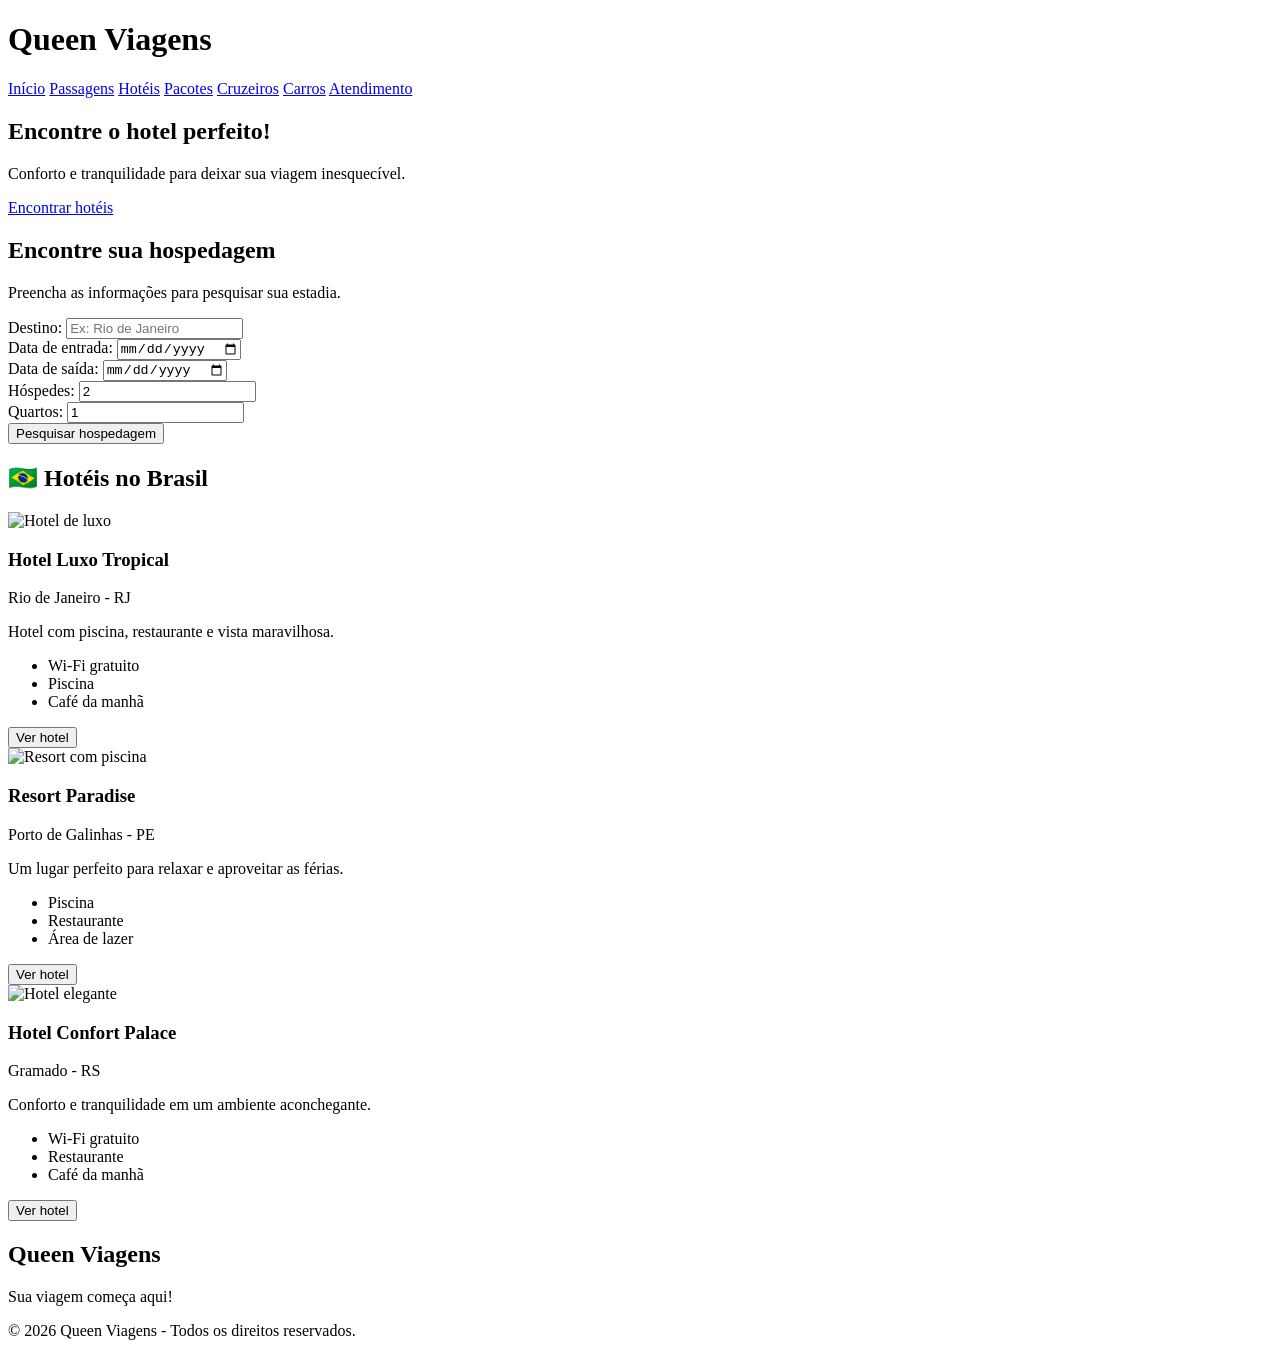
==== hotéis.html @ ccf48983 "Add files via upload" ====
<!DOCTYPE html>
<html lang="pt-br">
<head>
    <meta charset="UTF-8">
    <meta name="viewport" content="width=device-width, initial-scale=1.0">
    <title>Hotéis | Queen Viagens</title>

    <link rel="stylesheet" href="style.css">
    <link rel="stylesheet" href="hoteis.css">
</head>
<body>

    <header class="cabecalho">
        <h1> Queen Viagens</h1>

        <nav>
            <a href="index.html">Início</a>
            <a href="passagens.html">Passagens</a>
            <a href="hoteis.html">Hotéis</a>
            <a href="pacotes.html">Pacotes</a>
            <a href="cruzeiros.html">Cruzeiros</a>
            <a href="carros.html">Carros</a>
            <a href="atendimento.html">Atendimento</a>
        </nav>
    </header>

    <!-- BANNER -->
    <section class="banner-hoteis">
        <div class="texto-banner-hoteis">
            <h2>Encontre o hotel perfeito!</h2>
            <p>Conforto e tranquilidade para deixar sua viagem inesquecível.</p>
            <a href="#pesquisa-hoteis">Encontrar hotéis</a>
        </div>
    </section>

    <!-- PESQUISA -->
    <section class="pesquisa-hoteis" id="pesquisa-hoteis">

        <h2> Encontre sua hospedagem</h2>
        <p>Preencha as informações para pesquisar sua estadia.</p>

        <form id="formHotel">

            <div class="campos-hoteis">

                <div>
                    <label for="cidade">Destino:</label>
                    <input type="text" id="cidade" placeholder="Ex: Rio de Janeiro" required>
                </div>

                <div>
                    <label for="checkin">Data de entrada:</label>
                    <input type="date" id="checkin" required>
                </div>

                <div>
                    <label for="checkout">Data de saída:</label>
                    <input type="date" id="checkout" required>
                </div>

                <div>
                    <label for="hospedes">Hóspedes:</label>
                    <input type="number" id="hospedes" min="1" value="2" required>
                </div>

                <div>
                    <label for="quartos">Quartos:</label>
                    <input type="number" id="quartos" min="1" value="1" required>
                </div>

            </div>

            <button type="submit">Pesquisar hospedagem</button>

        </form>

        <div id="resultado-hotel"></div>

    </section>

    <!-- HOTÉIS NACIONAIS -->
    <section class="secao-hoteis">

        <h2>🇧🇷 Hotéis no Brasil</h2>

        <div class="grade-hoteis">

            <div class="card-hotel">
                <img src="https://images.unsplash.com/photo-1566073771259-6a8506099945?w=800" alt="Hotel de luxo">
                <div class="conteudo-hotel">
                    <h3>Hotel Luxo Tropical</h3>
                    <p>Rio de Janeiro - RJ</p>
                    <p>Hotel com piscina, restaurante e vista maravilhosa.</p>
                    <ul>
                        <li>Wi-Fi gratuito</li>
                        <li>Piscina</li>
                        <li>Café da manhã</li>
                    </ul>
                    <button onclick="escolherHotel('Hotel Luxo Tropical')">Ver hotel</button>
                </div>
            </div>

            <div class="card-hotel">
                <img src="https://images.unsplash.com/photo-1571896349842-33c89424de2d?w=800" alt="Resort com piscina">
                <div class="conteudo-hotel">
                    <h3>Resort Paradise</h3>
                    <p>Porto de Galinhas - PE</p>
                    <p>Um lugar perfeito para relaxar e aproveitar as férias.</p>
                    <ul>
                        <li>Piscina</li>
                        <li>Restaurante</li>
                        <li>Área de lazer</li>
                    </ul>
                    <button onclick="escolherHotel('Resort Paradise')">Ver hotel</button>
                </div>
            </div>

            <div class="card-hotel">
                <img src="https://images.unsplash.com/photo-1542314831-068cd1dbfeeb?w=800" alt="Hotel elegante">
                <div class="conteudo-hotel">
                    <h3>Hotel Confort Palace</h3>
                    <p>Gramado - RS</p>
                    <p>Conforto e tranquilidade em um ambiente aconchegante.</p>
                    <ul>
                        <li>Wi-Fi gratuito</li>
                        <li>Restaurante</li>
                        <li>Café da manhã</li>
                    </ul>
                    <button onclick="escolherHotel('Hotel Confort Palace')">Ver hotel</button>
                </div>
            </div>

        </div>

    </section>


    <!-- RODAPÉ -->
    <footer class="rodape">
        <h2> Queen Viagens</h2>
        <p>Sua viagem começa aqui!</p>
        <p>© 2026 Queen Viagens - Todos os direitos reservados.</p>
    </footer>

    <script src="hoteis.js"></script>

</body>
</html>
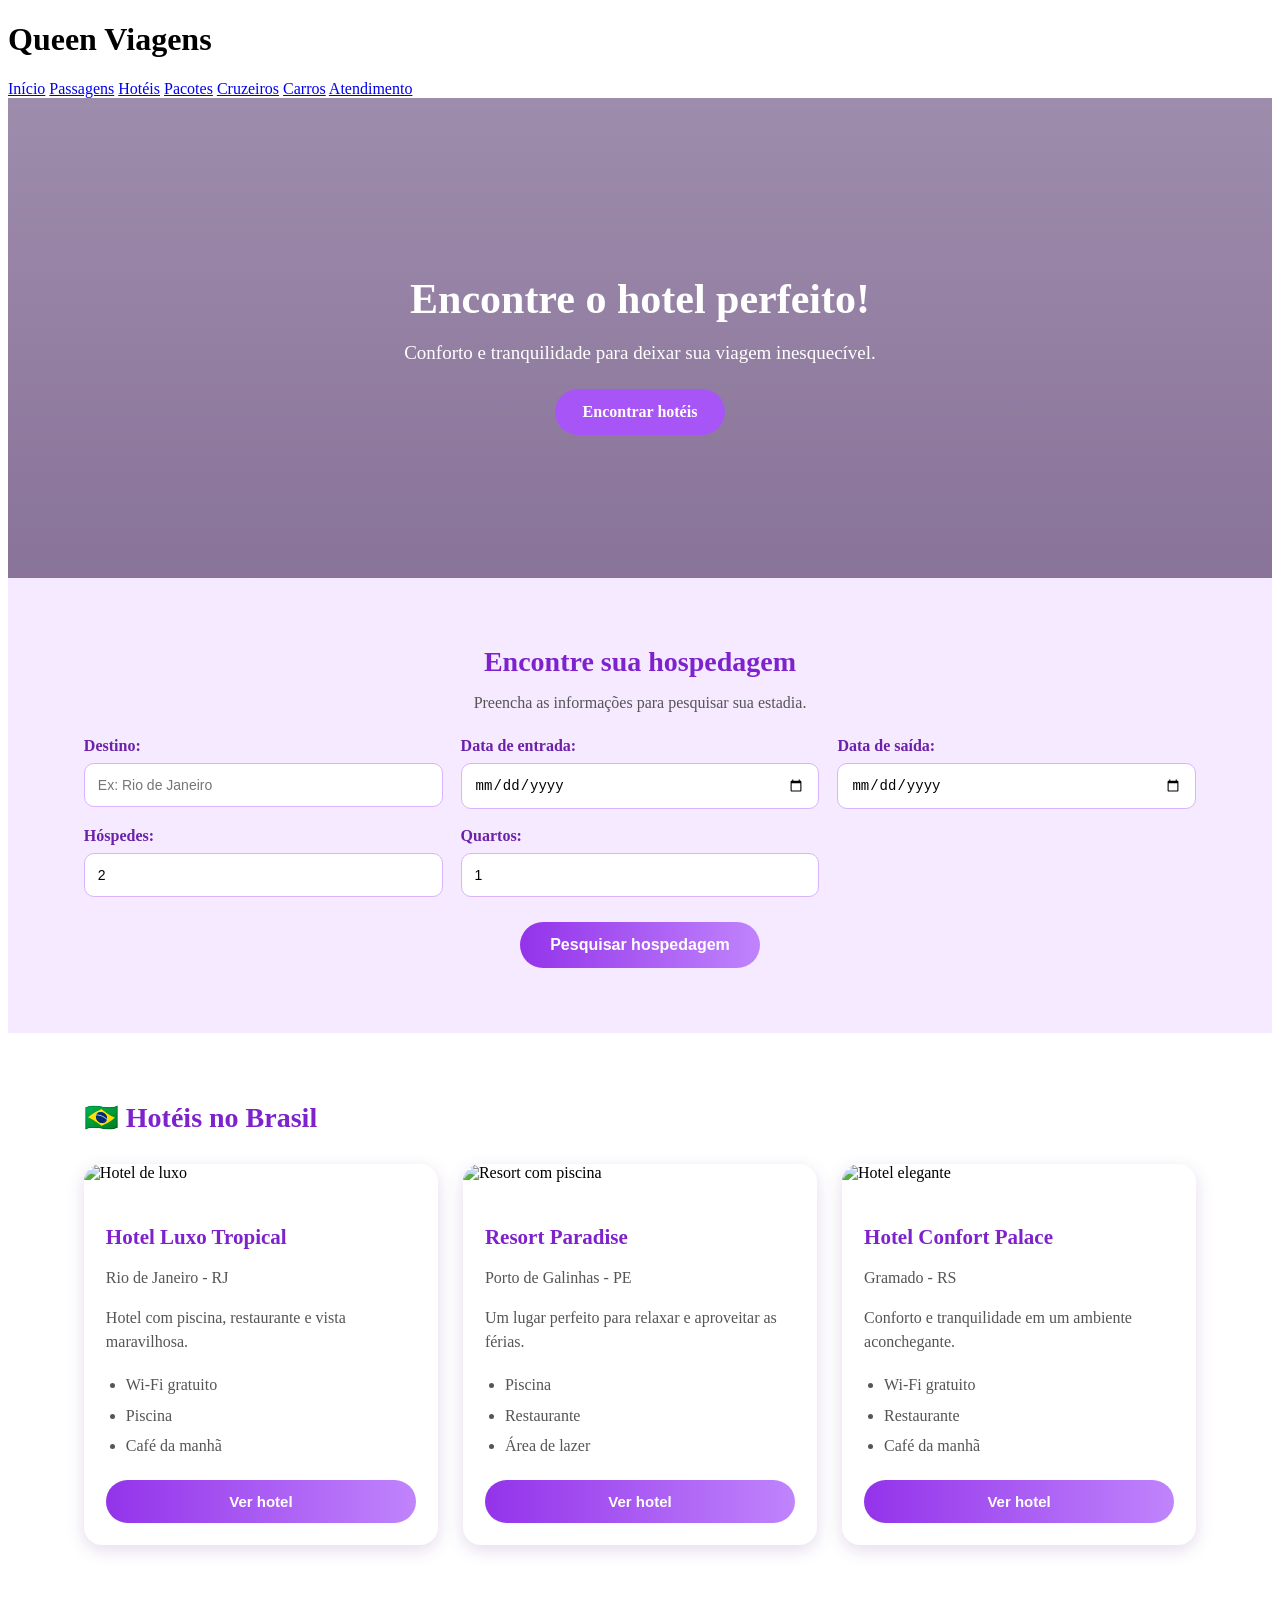
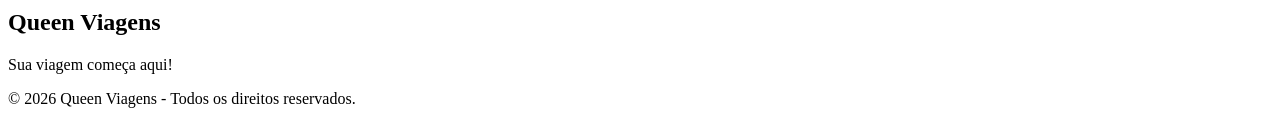
==== commit e54d815d: "Refactor hotéis.html structure and styles Updated stylesheet link and removed redundant HTML element" ====
--- a/hotéis.html
+++ b/hotéis.html
@@ -6,8 +6,7 @@
     <meta name="viewport" content="width=device-width, initial-scale=1.0">
     <title>Hotéis | Queen Viagens</title>
 
-    <link rel="stylesheet" href="style.css">
-    <link rel="stylesheet" href="hoteis.css">
+    <link rel="stylesheet" href="stylehoteis.css">
 </head>
 <body>
 
--- a/stylehoteis.css
+++ b/stylehoteis.css
@@ -0,0 +1,214 @@
+
+/* BANNER */
+.banner-hoteis {
+    min-height: 420px;
+    background:
+        linear-gradient(rgba(40, 0, 70, 0.45), rgba(40, 0, 70, 0.55)),
+        url("https://images.unsplash.com/photo-1566073771259-6a8506099945?w=1600");
+
+    background-size: cover;
+    background-position: center;
+    display: flex;
+    align-items: center;
+    justify-content: center;
+    text-align: center;
+    color: white;
+    padding: 30px;
+}
+
+.texto-banner-hoteis h2 {
+    font-size: 42px;
+    margin-bottom: 15px;
+}
+
+.texto-banner-hoteis p {
+    font-size: 19px;
+    margin-bottom: 25px;
+}
+
+.texto-banner-hoteis a {
+    display: inline-block;
+    background: #a855f7;
+    color: white;
+    padding: 14px 28px;
+    border-radius: 30px;
+    text-decoration: none;
+    font-weight: bold;
+}
+
+/* PESQUISA */
+.pesquisa-hoteis {
+    background: #f5eaff;
+    padding: 45px 6%;
+    text-align: center;
+}
+
+.pesquisa-hoteis h2 {
+    color: #7e22ce;
+    font-size: 28px;
+    margin-bottom: 12px;
+}
+
+.pesquisa-hoteis p {
+    color: #555;
+    margin-bottom: 25px;
+}
+
+.campos-hoteis {
+    display: grid;
+    grid-template-columns: repeat(3, 1fr);
+    gap: 18px;
+    text-align: left;
+}
+
+.campos-hoteis div {
+    display: flex;
+    flex-direction: column;
+}
+
+.campos-hoteis label {
+    color: #6b21a8;
+    font-weight: bold;
+    margin-bottom: 8px;
+}
+
+.campos-hoteis input {
+    padding: 13px;
+    border: 1px solid #d8b4fe;
+    border-radius: 10px;
+    outline: none;
+    font-size: 14px;
+}
+
+.campos-hoteis input:focus {
+    border-color: #9333ea;
+}
+
+.pesquisa-hoteis button {
+    background: linear-gradient(90deg, #9333ea, #c084fc);
+    color: white;
+    border: none;
+    padding: 14px 30px;
+    border-radius: 30px;
+    margin-top: 25px;
+    cursor: pointer;
+    font-size: 16px;
+    font-weight: bold;
+}
+
+.pesquisa-hoteis button:hover {
+    background: #6b21a8;
+}
+
+#resultado-hotel {
+    color: #6b21a8;
+    font-weight: bold;
+    margin-top: 20px;
+    line-height: 1.8;
+}
+
+/* SEÇÕES DE HOTÉIS */
+.secao-hoteis {
+    padding: 45px 6%;
+}
+
+.secao-hoteis h2 {
+    color: #7e22ce;
+    font-size: 28px;
+    margin-bottom: 30px;
+}
+
+.grade-hoteis {
+    display: grid;
+    grid-template-columns: repeat(3, 1fr);
+    gap: 25px;
+}
+
+/* CARDS */
+.card-hotel {
+    background: white;
+    border-radius: 18px;
+    overflow: hidden;
+    box-shadow: 0 5px 18px rgba(80, 0, 120, 0.15);
+    transition: 0.3s;
+}
+
+.card-hotel:hover {
+    transform: translateY(-8px);
+}
+
+.card-hotel img {
+    width: 100%;
+    height: 220px;
+    object-fit: cover;
+}
+
+.conteudo-hotel {
+    padding: 22px;
+}
+
+.conteudo-hotel h3 {
+    color: #7e22ce;
+    font-size: 21px;
+    margin-bottom: 10px;
+}
+
+.conteudo-hotel p {
+    color: #555;
+    line-height: 1.5;
+    margin-bottom: 10px;
+}
+
+.conteudo-hotel ul {
+    color: #555;
+    padding-left: 20px;
+    line-height: 1.9;
+    margin-bottom: 18px;
+}
+
+.conteudo-hotel button {
+    width: 100%;
+    padding: 13px;
+    border: none;
+    border-radius: 25px;
+    background: linear-gradient(90deg, #9333ea, #c084fc);
+    color: white;
+    font-size: 15px;
+    font-weight: bold;
+    cursor: pointer;
+}
+
+.conteudo-hotel button:hover {
+    background: #6b21a8;
+}
+
+/* INTERNACIONAIS */
+.internacionais-hoteis {
+    background: #f5eaff;
+}
+
+/* RESPONSIVIDADE */
+@media (max-width: 800px) {
+    .grade-hoteis {
+        grid-template-columns: repeat(2, 1fr);
+    }
+
+    .campos-hoteis {
+        grid-template-columns: repeat(2, 1fr);
+    }
+
+    .texto-banner-hoteis h2 {
+        font-size: 30px;
+    }
+}
+
+@media (max-width: 550px) {
+    .grade-hoteis,
+    .campos-hoteis {
+        grid-template-columns: 1fr;
+    }
+
+    .secao-hoteis {
+        padding: 30px 5%;
+    }
+}
